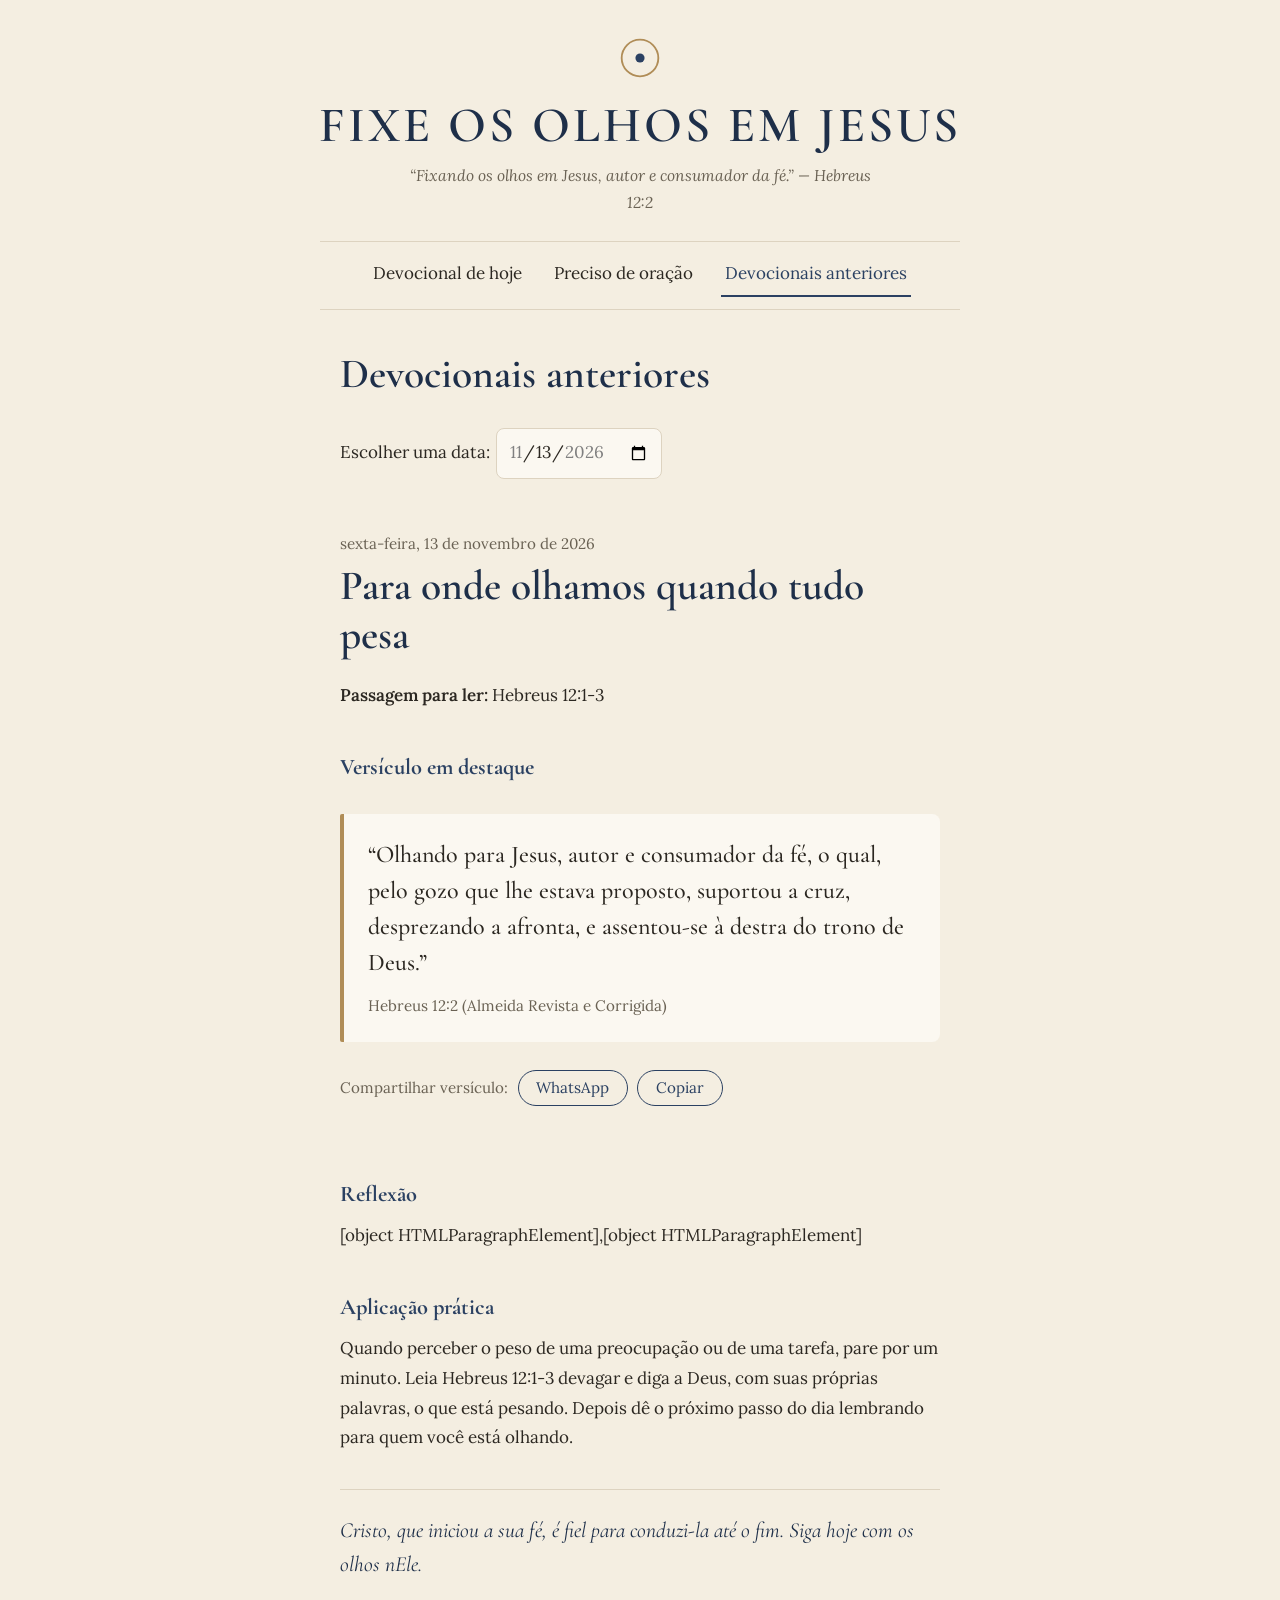
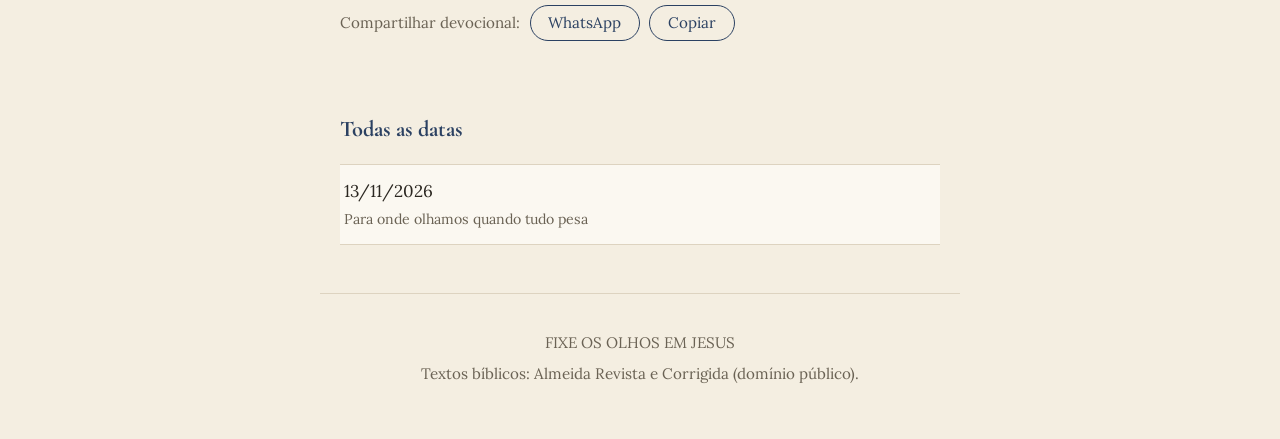
==== anteriores/index.html @ f507836b "first commit" ====
<!DOCTYPE html>
<html lang="pt-BR">
<head>
<meta charset="utf-8">
<meta name="viewport" content="width=device-width, initial-scale=1">
<title>Devocionais anteriores — FIXE OS OLHOS EM JESUS</title>
<meta name="description" content="Releia os devocionais publicados em dias anteriores e compartilhe a mensagem.">
<meta name="theme-color" content="#F4EEE1">
<link rel="canonical" href="https://SEU-USUARIO.github.io/fixe-os-olhos-em-jesus/anteriores/">
<link rel="icon" href="../favicon.svg" type="image/svg+xml">
<meta property="og:type" content="website">
<meta property="og:locale" content="pt_BR">
<meta property="og:site_name" content="FIXE OS OLHOS EM JESUS">
<meta property="og:title" content="Devocionais anteriores — FIXE OS OLHOS EM JESUS">
<meta property="og:description" content="Releia os devocionais publicados em dias anteriores e compartilhe a mensagem.">
<meta property="og:url" content="https://SEU-USUARIO.github.io/fixe-os-olhos-em-jesus/anteriores/">
<meta property="og:image" content="https://SEU-USUARIO.github.io/fixe-os-olhos-em-jesus/img/og.png">
<meta name="twitter:card" content="summary_large_image">
<link rel="preconnect" href="https://fonts.googleapis.com">
<link rel="preconnect" href="https://fonts.gstatic.com" crossorigin>
<link rel="stylesheet" href="https://fonts.googleapis.com/css2?family=Cormorant+Garamond:ital,wght@0,500;0,600;0,700;1,500&amp;family=Lora:ital,wght@0,400;0,600;1,400&amp;display=swap">
<link rel="stylesheet" href="../css/style.css">
</head>
<body data-pagina="anteriores" data-raiz="../">
<a class="pular" href="#conteudo">Ir para o conteúdo</a>
<header class="topo">
<svg class="marca" viewBox="0 0 48 48" aria-hidden="true"><circle cx="24" cy="24" r="20" fill="none" stroke="#B08D57" stroke-width="2"/><circle cx="24" cy="24" r="5" fill="#2B4162"/></svg>
<p class="titulo-site"><a href="../">FIXE OS OLHOS EM JESUS</a></p>
<p class="lema">“Fixando os olhos em Jesus, autor e consumador da fé.” — Hebreus 12:2</p>
<nav class="nav" aria-label="Principal"><a href="../">Devocional de hoje</a><a href="../oracao/">Preciso de oração</a><a href="../anteriores/" aria-current="page">Devocionais anteriores</a></nav>
</header>
<main>
<h2 class="pagina-titulo">Devocionais anteriores</h2>
<div class="ferramentas">
<div><label for="data">Escolher uma data:</label><input type="date" id="data"></div>
</div>
<p class="status" id="msg" role="status" aria-live="polite"></p>
<div id="conteudo" aria-live="polite"><p>Carregando…</p></div>
<h3>Todas as datas</h3>
<ul class="lista-datas" id="lista"></ul>
</main>
<footer class="rodape">
<p>FIXE OS OLHOS EM JESUS</p>
<p>Textos bíblicos: Almeida Revista e Corrigida (domínio público).</p>
</footer>
<noscript><p style="text-align:center">Ative o JavaScript para ler o conteúdo desta página.</p></noscript>
<script src="../js/app.js" defer></script>
</body>
</html>
---- css/style.css ----
:root{
  --papel:#F4EEE1; --superficie:#FBF8F1; --tinta:#2B2721; --suave:#6A6254;
  --azul:#2B4162; --azul-escuro:#1E2F49; --ouro:#B08D57; --linha:#DDD3C0;
  --serif-titulo:"Cormorant Garamond","Iowan Old Style","Palatino Linotype",Georgia,serif;
  --serif-texto:"Lora","Iowan Old Style","Palatino Linotype",Georgia,serif;
}
*{box-sizing:border-box}
html{-webkit-text-size-adjust:100%}
body{margin:0;background:var(--papel);color:var(--tinta);font-family:var(--serif-texto);font-size:1.0625rem;line-height:1.75}
a{color:var(--azul)}
.pular{position:absolute;left:-999px;top:0;background:var(--azul);color:#fff;padding:.5rem 1rem;z-index:10}
.pular:focus{left:0}
:focus-visible{outline:3px solid var(--ouro);outline-offset:3px;border-radius:2px}

/* Cabeçalho */
.topo{text-align:center;padding:2.25rem 1.25rem 0}
.marca{display:inline-block;width:44px;height:44px;margin-bottom:.5rem}
.titulo-site{margin:0;font-family:var(--serif-titulo);font-weight:600;font-size:clamp(1.9rem,6.5vw,3.1rem);letter-spacing:.06em;line-height:1.1;color:var(--azul-escuro)}
.titulo-site a{color:inherit;text-decoration:none}
.lema{margin:.6rem auto 0;max-width:30rem;font-style:italic;color:var(--suave);font-size:.98rem}
.nav{display:flex;justify-content:center;gap:.25rem 1.5rem;flex-wrap:wrap;margin:1.5rem auto 0;padding:.75rem 0;border-top:1px solid var(--linha);border-bottom:1px solid var(--linha);max-width:40rem}
.nav a{color:var(--tinta);text-decoration:none;padding:.35rem .25rem;border-bottom:2px solid transparent}
.nav a:hover{border-color:var(--ouro)}
.nav a[aria-current="page"]{border-color:var(--azul);color:var(--azul)}

/* Conteúdo */
main{max-width:40rem;margin:0 auto;padding:2.25rem 1.25rem 3rem}
.data{margin:0 0 .25rem;color:var(--suave);font-size:.95rem}
.aviso-data{margin:0 0 1rem;font-size:.9rem;color:var(--suave);font-style:italic}
h1.devo-titulo,h2.pagina-titulo{font-family:var(--serif-titulo);font-weight:600;font-size:clamp(1.9rem,5.5vw,2.6rem);line-height:1.2;margin:.25rem 0 1.25rem;color:var(--azul-escuro)}
h3{font-family:var(--serif-titulo);font-weight:700;font-size:1.4rem;margin:2.25rem 0 .5rem;color:var(--azul)}
p{margin:0 0 1rem}
.passagem{margin:0 0 1.5rem}
.passagem strong{font-weight:600}

.versiculo{margin:1.75rem 0;padding:1.4rem 1.5rem;background:var(--superficie);border-left:4px solid var(--ouro);border-radius:2px 8px 8px 2px}
.versiculo blockquote{margin:0;font-family:var(--serif-titulo);font-size:1.5rem;line-height:1.5;font-weight:500}
.versiculo cite{display:block;margin-top:.75rem;font-style:normal;font-size:.95rem;color:var(--suave)}

.encorajamento{margin-top:2.25rem;padding-top:1.5rem;border-top:1px solid var(--linha);font-family:var(--serif-titulo);font-size:1.35rem;line-height:1.55;font-style:italic;color:var(--azul-escuro)}

/* Botões */
.btn{display:inline-block;font:inherit;cursor:pointer;text-decoration:none;border-radius:999px;padding:.7rem 1.6rem;border:1.5px solid var(--azul);background:transparent;color:var(--azul);line-height:1.2}
.btn:hover{background:rgba(43,65,98,.08)}
.btn-primario{background:var(--azul);color:#fff;font-weight:600;letter-spacing:.08em;padding:.95rem 2.1rem;font-size:1.05rem}
.btn-primario:hover{background:var(--azul-escuro)}
.acao{margin:1.25rem 0 1.75rem}
.compartilhar{display:flex;flex-wrap:wrap;gap:.6rem;margin:1.5rem 0 0;align-items:center}
.compartilhar .btn{padding:.5rem 1.1rem;font-size:.95rem}
.compartilhar span{color:var(--suave);font-size:.95rem}
.status{min-height:1.5rem;color:var(--suave);font-size:.9rem;margin:.5rem 0 0}

/* Orações / histórico */
.oracao-texto{font-size:1.15rem;line-height:1.85}
.categoria{margin:0 0 .25rem;color:var(--suave);font-size:.95rem}
.ferramentas{display:flex;flex-wrap:wrap;gap:.75rem;align-items:center;margin:1.75rem 0}
select,input[type=date]{font:inherit;padding:.55rem .75rem;border:1.5px solid var(--linha);border-radius:8px;background:var(--superficie);color:var(--tinta)}
label{margin-right:.4rem}
.nota{margin-top:2.5rem;padding:1rem 1.25rem;background:var(--superficie);border:1px solid var(--linha);border-radius:8px;font-size:.95rem;color:var(--suave)}
.lista-datas{list-style:none;margin:1rem 0 0;padding:0;border-top:1px solid var(--linha)}
.lista-datas li{border-bottom:1px solid var(--linha)}
.lista-datas button{all:unset;box-sizing:border-box;display:block;width:100%;cursor:pointer;padding:.75rem .25rem}
.lista-datas button:hover,.lista-datas button[aria-current="true"]{background:var(--superficie)}
.lista-datas button:focus-visible{outline:3px solid var(--ouro)}
.lista-datas small{display:block;color:var(--suave)}
.rodape{text-align:center;padding:2rem 1.25rem 3rem;color:var(--suave);font-size:.95rem;border-top:1px solid var(--linha);max-width:40rem;margin:0 auto}
.rodape p{margin:.25rem 0}

/* Entrada única de destaque: o título aparece suavemente ao carregar */
@media (prefers-reduced-motion:no-preference){
  .titulo-site{animation:aparecer 1.2s ease both}
  @keyframes aparecer{from{opacity:0;letter-spacing:.14em}to{opacity:1;letter-spacing:.06em}}
}
@media (max-width:480px){
  body{font-size:1.02rem}
  .versiculo{padding:1.1rem 1.1rem}
  .versiculo blockquote{font-size:1.3rem}
  .btn-primario{width:100%;text-align:center}
}
@media print{.nav,.compartilhar,.acao,.ferramentas{display:none}body{background:#fff}}
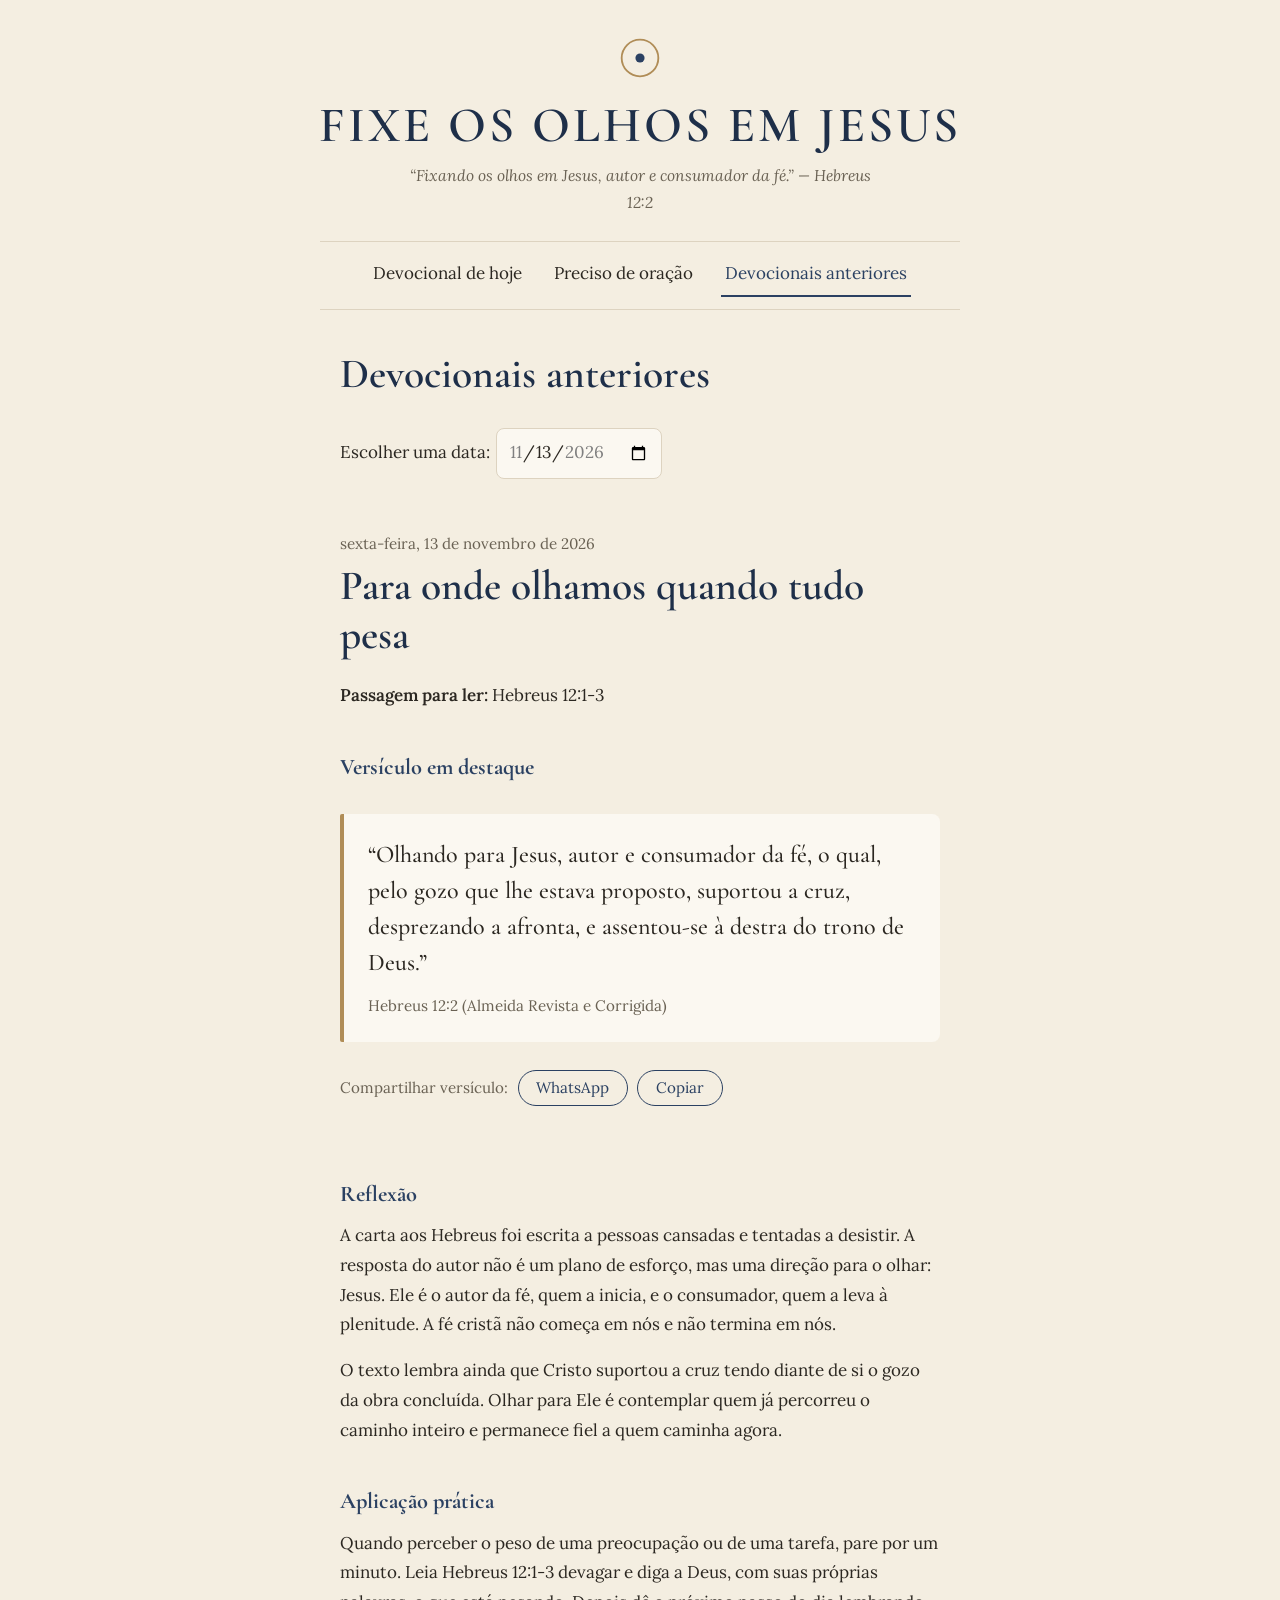
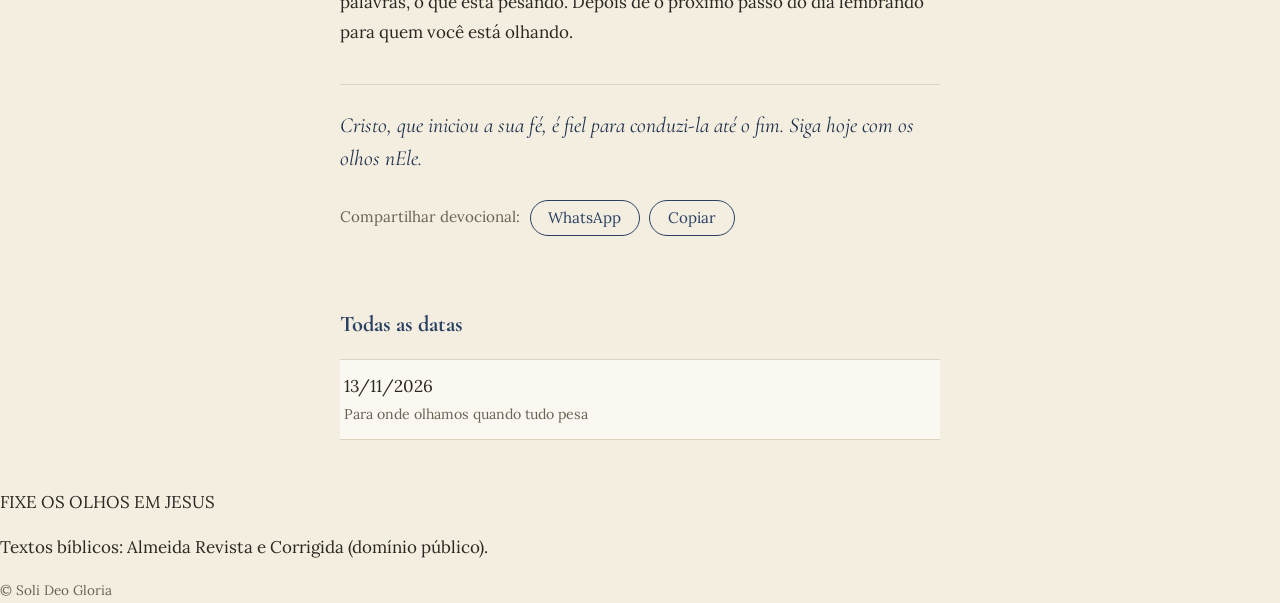
==== commit d454da17: "feat: aprimora rodapé com © Soli Deo Gloria" ====
--- a/anteriores/index.html
+++ b/anteriores/index.html
@@ -6,15 +6,15 @@
 <title>Devocionais anteriores — FIXE OS OLHOS EM JESUS</title>
 <meta name="description" content="Releia os devocionais publicados em dias anteriores e compartilhe a mensagem.">
 <meta name="theme-color" content="#F4EEE1">
-<link rel="canonical" href="https://SEU-USUARIO.github.io/fixe-os-olhos-em-jesus/anteriores/">
+<link rel="canonical" href="https://ThiagoBorzaquel.github.io/Fixe-os-em-jesus/anteriores/">
 <link rel="icon" href="../favicon.svg" type="image/svg+xml">
 <meta property="og:type" content="website">
 <meta property="og:locale" content="pt_BR">
 <meta property="og:site_name" content="FIXE OS OLHOS EM JESUS">
 <meta property="og:title" content="Devocionais anteriores — FIXE OS OLHOS EM JESUS">
 <meta property="og:description" content="Releia os devocionais publicados em dias anteriores e compartilhe a mensagem.">
-<meta property="og:url" content="https://SEU-USUARIO.github.io/fixe-os-olhos-em-jesus/anteriores/">
-<meta property="og:image" content="https://SEU-USUARIO.github.io/fixe-os-olhos-em-jesus/img/og.png">
+<meta property="og:url" content="https://ThiagoBorzaquel.github.io/Fixe-os-em-jesus/anteriores/">
+<meta property="og:image" content="https://ThiagoBorzaquel.github.io/Fixe-os-em-jesus/img/og.png">
 <meta name="twitter:card" content="summary_large_image">
 <link rel="preconnect" href="https://fonts.googleapis.com">
 <link rel="preconnect" href="https://fonts.gstatic.com" crossorigin>
@@ -42,6 +42,7 @@
 <footer class="rodape">
 <p>FIXE OS OLHOS EM JESUS</p>
 <p>Textos bíblicos: Almeida Revista e Corrigida (domínio público).</p>
+<small>© Soli Deo Gloria</small>
 </footer>
 <noscript><p style="text-align:center">Ative o JavaScript para ler o conteúdo desta página.</p></noscript>
 <script src="../js/app.js" defer></script>
--- a/css/style.css
+++ b/css/style.css
@@ -63,8 +63,8 @@
 .lista-datas button:hover,.lista-datas button[aria-current="true"]{background:var(--superficie)}
 .lista-datas button:focus-visible{outline:3px solid var(--ouro)}
 .lista-datas small{display:block;color:var(--suave)}
-.rodape{text-align:center;padding:2rem 1.25rem 3rem;color:var(--suave);font-size:.95rem;border-top:1px solid var(--linha);max-width:40rem;margin:0 auto}
-.rodape p{margin:.25rem 0}
+/* Rodapé refinado / Easter egg sutil */
+.rodape small{display:block;margin-top:.4rem;color:var(--suave);font-size:.85rem}
 
 /* Entrada única de destaque: o título aparece suavemente ao carregar */
 @media (prefers-reduced-motion:no-preference){
